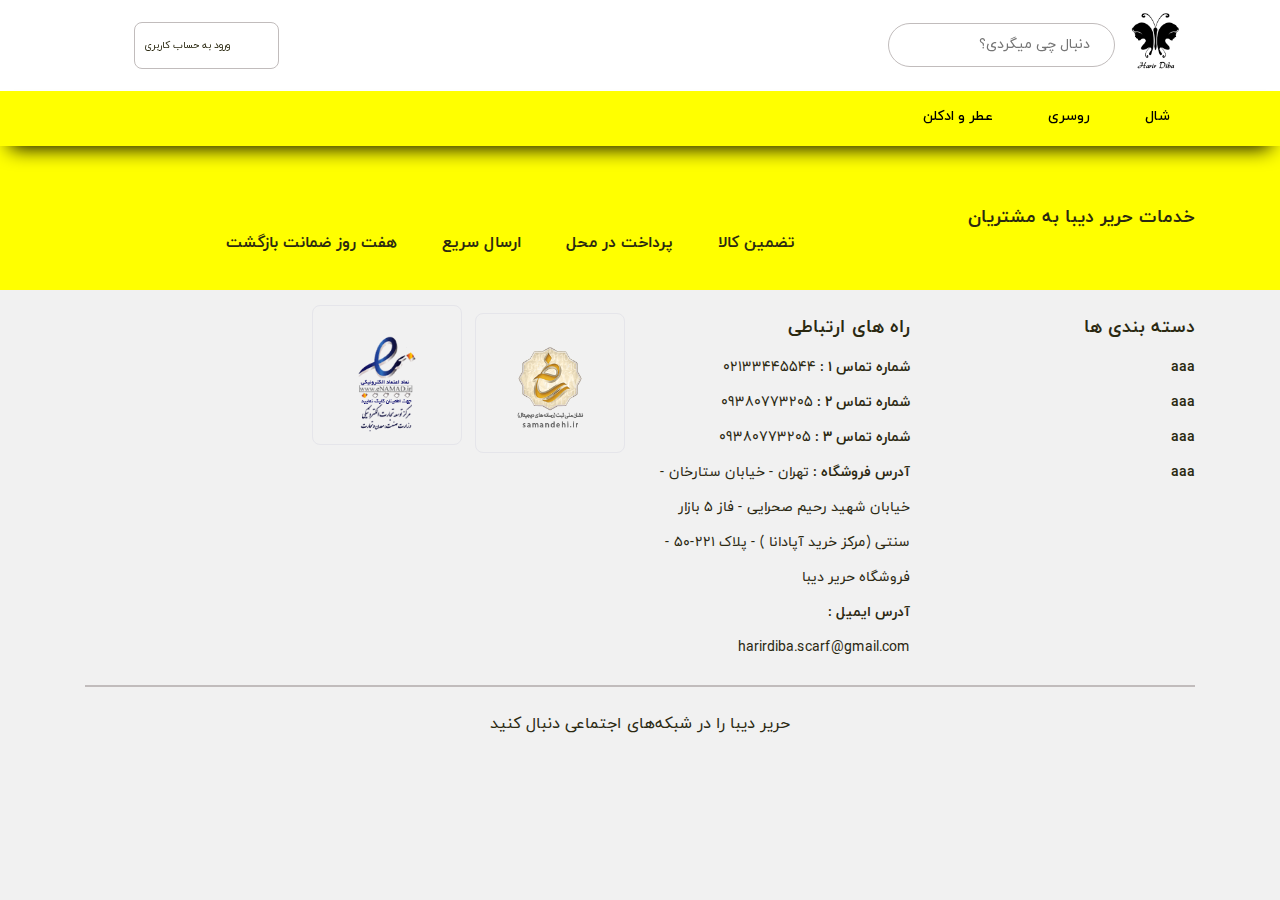
==== single.html @ 0061656c "2 push" ====
<!DOCTYPE html>
<html lang="en" id="desktop">

<head>
    <meta http-equiv="Content-Type" content="text/html; charset=utf-8"/>
    <title>Harir Diba</title>
    <meta name="description" content="HarirDiba."/>
    <meta name="keywords" content="HarirDiba"/>
    <meta name="viewport" content="width=device-width, initial-scale=1">
    <link href="css/all-5.9.css" rel="stylesheet">
    <link rel="stylesheet" href="css/icomoon.css">
    <link rel="stylesheet" href="css/material-components-web.min.css">
    <link rel="stylesheet" href="css/bootstrap-grid.css"/>
    <link rel="stylesheet" type="text/css" href="css/slick.css"/>
    <link rel="stylesheet" type="text/css" href="css/slick-theme.css"/>
    <link href="css/style.css" rel="stylesheet"/>


</head>

<body>

<header id="header">
    <div class="main-header">
        <div class="main-menu">
            <div class="container">
                <div class="row">
                    <div class="col-lg-6">
                        <a class="logo" href="#">
                            <div class="img">
                                <img src="img/logo-black3.png"/>
                            </div>
                        </a>
                        <input class="search" type="text" placeholder="دنبال چی میگردی؟">
                        <div class="clear-fix"></div>
                    </div>
                    <div class="col-lg-6">
                        <div class="head-left">
                            <div class="basket-shoping left">
                                <i class="fas fa-shopping-cart"></i>
                            </div>
                            <div class="sub_user left">
                                <i class="fas fa-user margin-left-15"></i>
                                <span>ورود به حساب کاربری</span>
                            </div>
                            <div class="clear-fix"></div>
                        </div>
                    </div>
                </div>
            </div>
            <div class="menu">
                <div class="container">
                    <ul>
                        <li>
                            <a href="#">شال
                                <ul>
                                    <li><a> شال 1</a></li>
                                    <li><a> شال 2</a></li>
                                </ul>
                            </a>
                        </li>
                        <li>
                            <a href="#">روسری
                                <ul>
                                    <li><a> روسری 1</a></li>
                                    <li><a> روسری 2</a></li>
                                </ul>
                            </a>
                        </li>
                        <li>
                            <a href="#">عطر و ادکلن
                                <ul>
                                    <li><a> عطر و ادکلن 1</a></li>
                                    <li><a> عطر و ادکلن 2</a></li>
                                </ul>
                            </a>
                        </li>
                    </ul>
                </div>
            </div>
        </div>

        <div class="mobile-menu">
            <div class="container">
                <div class="row">
                    <div class="col-lg-12">
                        <i class="fas fa-bars right"></i>
                        <i class="fas fa-user margin-left-15 left"></i>
                        <a class="logo center" href="#">
                            <div class="img">
                                <img src="img/logo-black3.png"/>
                            </div>
                        </a>
                        <div class="clear-fix"></div>
                    </div>
                </div>
            </div>
            <div class="menu">
                <div class="container">
                    <input class="search right" type="text" placeholder="دنبال چی میگردی؟">
                    <i class="fas fa-shopping-cart left"></i>
                    <div class="clear-fix"></div>
                </div>
            </div>
        </div>
    </div>
</header>

<main>
    <div class="container">
        <div class="row">
            <div class="col-lg-12">

            </div>
        </div>
    </div>
</main>

<footer>
    <div class="bg-yellow">
        <div class="container">
            <div class="row">
                <div class="col-lg-4 col-md-12">
                    <h3>خدمات حریر دیبا به مشتریان</h3>
                </div>
                <div class="col-lg-8 col-md-12">
                    <ul class="services">
                        <li>
                            <i class="fas fa-certificate"></i>
                            تضمین کالا
                        </li>
                        <li>
                            <i class="fa fa-credit-card" aria-hidden="true"></i>
                            پرداخت در محل
                        </li>
                        <li>
                            <i class="fa fa-shipping-fast"></i>
                            ارسال سریع
                        </li>
                        <li>
                            <i class="fas fa-shipping-timed"></i>
                            هفت روز ضمانت بازگشت
                        </li>
                    </ul>
                </div>
            </div>
        </div>
    </div>
    <div class="container margin-top-15 margin-bottom-15">
        <div class="row">
            <div class="col-lg-3 footer-menu">
                <h3>دسته بندی ها</h3>
                <ul>
                    <li>
                        <a href="#">aaa</a>
                    </li>
                    <li>
                        <a href="#">aaa</a>
                    </li>
                    <li>
                        <a href="#">aaa</a>
                    </li>
                    <li>
                        <a href="#">aaa</a>
                    </li>
                </ul>
            </div>
            <div class="col-lg-3 footer-contact-us">
                <h3>راه های ارتباطی </h3>
                <ul>
                    <li> شماره تماس ۱ :
                        <span>02133445544</span>
                    </li>
                    <li> شماره تماس ۲ :
                        <span>09380773205</span>
                    </li>
                    <li> شماره تماس ۳ :
                        <span>09380773205</span>
                    </li>
                    <li> آدرس فروشگاه :
                        <span>تهران - خیابان ستارخان - خیابان شهید رحیم صحرایی - فاز ۵ بازار سنتی (مرکز خرید آپادانا ) - پلاک ۲۲۱-۵۰ - فروشگاه حریر دیبا</span>
                    </li>
                    <li> آدرس ایمیل :
                        <span>harirdiba.scarf@gmail.com</span>
                    </li>
                </ul>
            </div>
            <div class="col-lg-6">
                <ul class="neshan">
                    <li>
                        <div class="img">
                            <img src="img/logo-namad.png"/>
                        </div>
                    </li>
                    <li>
                        <div class="img">
                            <img src="img/logo-namad2.png"/>
                        </div>
                    </li>
                </ul>
            </div>
        </div>
        <div class="divider"></div>
        <div class="social">
            <div class="row justify-content-center center">
                <div class="col-lg-12">
                    <span>حریر دیبا را در شبکه‌های اجتماعی دنبال کنید</span>
                    <ul>
                        <li>
                            <a href=""><i class="fab fa-instagram" aria-hidden="true"></i></a>
                        </li>
                        <li>
                            <a href=""><i class="fab fa-telegram" aria-hidden="true"></i></a>
                        </li>
                    </ul>
                </div>
            </div>
        </div>
    </div>
</footer>

<script src="js/jquery.min.js"></script>
<script src="js/main.js"></script>
<script type="text/javascript" src="js/jquery-1.11.0.min.js"></script>
<script type="text/javascript" src="js/jquery-migrate-1.2.1.min.js"></script>
<script type="text/javascript" src="js/slick.min.js"></script>

</body>

</html>
---- css/icomoon.css ----
@font-face {
  font-family: 'icomoon';
  src:  url('../fonts/icomoon.eot?j36hbl');
  src:  url('../fonts/icomoon.eot?j36hbl#iefix') format('embedded-opentype'),
  url('../fonts/icomoon.ttf?j36hbl') format('truetype'),
  url('../fonts/icomoon.woff?j36hbl') format('woff'),
  url('../fonts/icomoon.svg?j36hbl#icomoon') format('svg');
  font-weight: normal;
  font-style: normal;
  font-display: block;
}

[class^="icon-"], [class*=" icon-"] {
  /* use !important to prevent issues with browser extensions that change fonts */
  font-family: 'icomoon' !important;
  speak: none;
  font-style: normal;
  font-weight: normal;
  font-variant: normal;
  text-transform: none;
  line-height: 1;

  /* Better Font Rendering =========== */
  -webkit-font-smoothing: antialiased;
  -moz-osx-font-smoothing: grayscale;
}

.icon-google-play:before {
  content: "\e900";
}
.icon-instagram:before {
  content: "\e901";
}
.icon-left-arrow:before {
  content: "\e902";
}
.icon-linkdin:before {
  content: "\e903";
}
.icon-long-left-arrow:before {
  content: "\e904";
}
.icon-menu:before {
  content: "\e905";
}
.icon-right-arrow:before {
  content: "\e906";
}
.icon-telegram:before {
  content: "\e907";
}
.icon-color:before {
  content: "\e908";
}
.icon-corp:before {
  content: "\e909";
}
.icon-design:before {
  content: "\e90a";
}
.icon-develop:before {
  content: "\e90b";
}
.icon-external-link:before {
  content: "\e90c";
}
.icon-facebook:before {
  content: "\e90d";
}
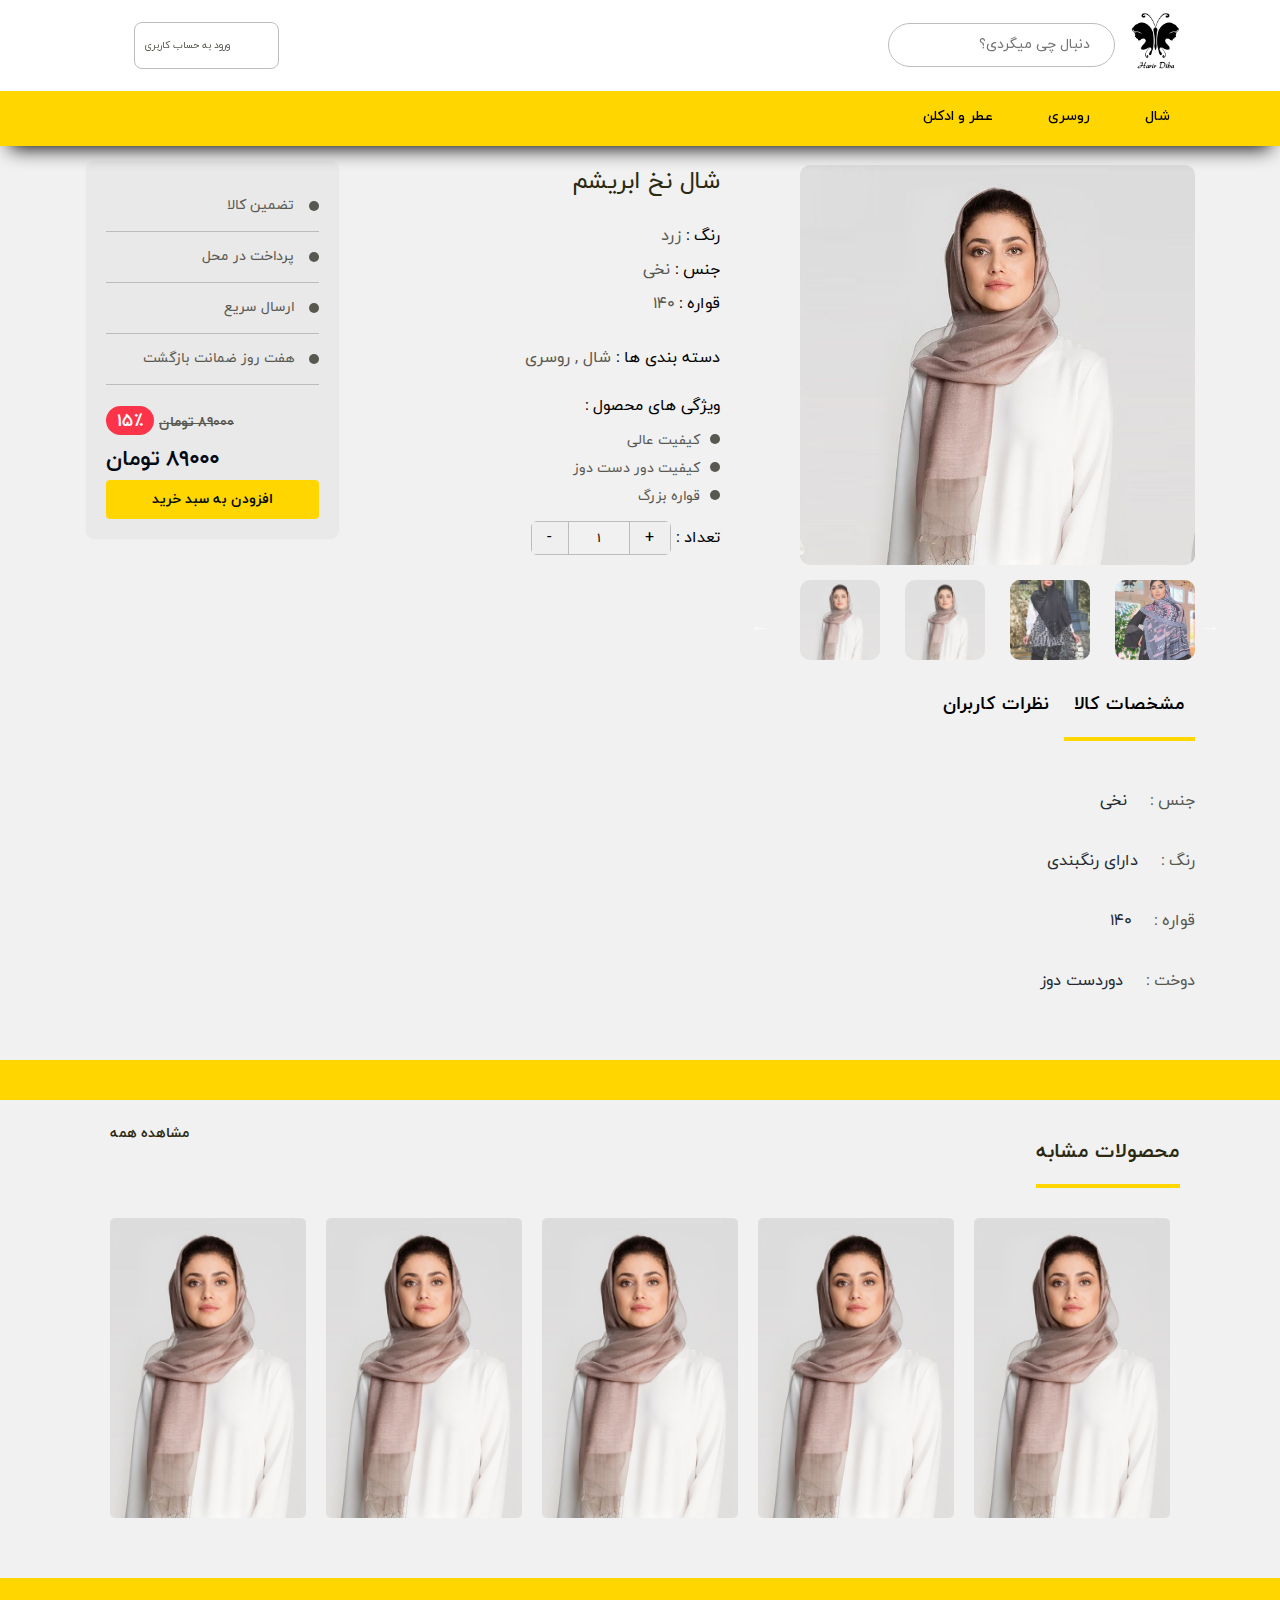
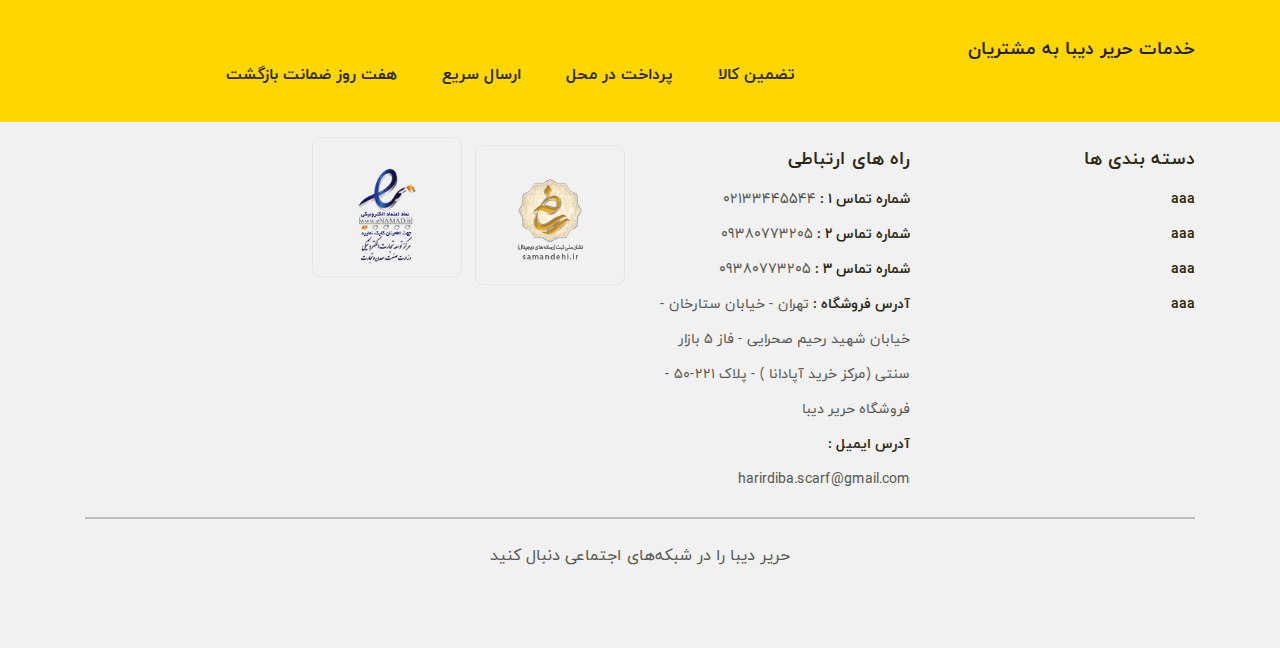
==== commit deddf875: "html" ====
--- a/single.html
+++ b/single.html
@@ -106,13 +106,233 @@
     </div>
 </header>
 
-<main>
+<main class="main-single">
     <div class="container">
+        <div class="row ">
+            <div class="col-lg-5 margin-bottom-20 margin-top-20">
+                <div class="gallery">
+                    <div class="first-img margin-bottom-15">
+                        <img src="img/slider1.jpg">
+                    </div>
+                    <ul class="gallery-slide">
+                        <li>
+                            <div class="img">
+                                <img src="img/slider1.jpg">
+                            </div>
+                        </li>
+                        <li>
+                            <div class="img">
+                                <img src="img/6.jpg">
+                            </div>
+                        </li>
+                        <li>
+                            <div class="img">
+                                <img src="img/1.jpg">
+                            </div>
+                        </li>
+                        <li>
+                            <div class="img">
+                                <img src="img/4.jpg">
+                            </div>
+                        </li>
+                        <li>
+                            <div class="img">
+                                <img src="img/2.jpg">
+                            </div>
+                        </li>
+                        <li>
+                            <div class="img">
+                                <img src="img/3.jpg">
+                            </div>
+                        </li>
+                        <li>
+                            <div class="img">
+                                <img src="img/slider1.jpg">
+                            </div>
+                        </li>
+                    </ul>
+                </div>
+            </div>
+            <div class="col-lg-4 margin-bottom-20 margin-top-20">
+                <h2>شال نخ ابریشم</h2>
+                <div class="desc">
+                    <div>رنگ :<span> زرد </span></div>
+                    <div>جنس :<span> نخی </span></div>
+                    <div>قواره :<span> ۱۴۰ </span></div>
+                </div>
+                <div class="category">
+                    <strong>دسته بندی ها : </strong>
+                    <span>شال , </span>
+                    <span>روسری</span>
+                </div>
+                <div class="attribute">
+                    <strong>ویژگی های محصول : </strong>
+                    <ul>
+                        <li>کیفیت عالی</li>
+                        <li>کیفیت دور دست دوز</li>
+                        <li>قواره بزرگ</li>
+                    </ul>
+                </div>
+                <div class="count">
+                    <strong>تعداد : </strong>
+                    <div class="counter-box">
+                        <button class="plus">+</button>
+                        <input type="text" class="number-product" value="1">
+                        <button class="minus">-</button>
+                    </div>
+
+                </div>
+            </div>
+            <div class="col-lg-3 margin-top-15 margin-bottom-15">
+                <div class="gray-box">
+                    <ul>
+                        <li><span>تضمین کالا</span></li>
+                        <li><span>پرداخت در محل</span></li>
+                        <li><span>ارسال سریع</span></li>
+                        <li><span>هفت روز ضمانت بازگشت</span></li>
+                    </ul>
+                    <div class="price">
+
+                    </div>
+                    <div class="off-price"><h4>۸۹۰۰۰ تومان</h4> <span> ۱۵٪ </span></div>
+                    <div class="product-price">۸۹۰۰۰ تومان</div>
+                    <button class="btn-yellow">افزودن به سبد خرید</button>
+                </div>
+            </div>
+        </div>
         <div class="row">
             <div class="col-lg-12">
-
-            </div>
-        </div>
+                <ul class="tabs">
+                    <li>
+                        <a rel="#tabcontent1" data-target="all" class="tab active">مشخصات کالا</a>
+                    </li>
+                    <li>
+                        <a rel="#tabcontent2" data-target="all" class="tab">نظرات کاربران</a>
+                    </li>
+                </ul>
+                <div class="tab_content_container">
+                    <div class="tab_content tab_content_active" id="tabcontent1">
+                        <ul>
+                            <li>
+                                <div class="p-info-title">
+                                    <span>جنس : </span>
+                                </div>
+                                <div class="p-info-value">
+                                    <span>نخی</span>
+                                </div>
+                            </li>
+                            <li>
+                                <div class="p-info-title">
+                                    <span>رنگ : </span>
+                                </div>
+                                <div class="p-info-value">
+                                    <span>دارای رنگبندی</span>
+                                </div>
+                            </li>
+                            <li>
+                                <div class="p-info-title">
+                                    <span>قواره : </span>
+                                </div>
+                                <div class="p-info-value">
+                                    <span>۱۴۰</span>
+                                </div>
+                            </li>
+                            <li>
+                                <div class="p-info-title">
+                                    <span>دوخت : </span>
+                                </div>
+                                <div class="p-info-value">
+                                    <span>دوردست دوز</span>
+                                </div>
+                            </li>
+                        </ul>
+                    </div>
+                    <div class="tab_content " id="tabcontent2">
+                        2222
+                    </div>
+                </div>
+            </div>
+        </div>
+    </div>
+
+    <div class="bg-yellow"></div>
+    <div class="container">
+        <section class="margin-bottom-20">
+            <div class="container">
+                <div class="product margin-top-15">
+                    <div class="sec-head">
+                        <div class="title">
+                            <h2>محصولات مشابه</h2>
+                        </div>
+                        <div class="more">
+                            <a href="">مشاهده همه</a>
+                        </div>
+                        <div class="clear-fix"></div>
+                    </div>
+                    <div class="row margin-bottom-20">
+                        <div class="col-lg-12">
+                            <div class="category-slide">
+                                <div class="card">
+                                    <a href="#">
+                                        <div class="img">
+                                            <img src="img/slider1.jpg">
+                                        </div>
+                                        <div class="caption">
+                                            <h2>روسری پلیسه حاشیه دار</h2>
+                                            <h3> 350000 تومان </h3>
+                                        </div>
+                                    </a>
+                                </div>
+                                <div class="card">
+                                    <a href="#">
+                                        <div class="img">
+                                            <img src="img/slider1.jpg">
+                                        </div>
+                                        <div class="caption">
+                                            <h2>روسری پلیسه حاشیه دار</h2>
+                                            <h3> 350000 تومان </h3>
+                                        </div>
+                                    </a>
+                                </div>
+                                <div class="card">
+                                    <a href="#">
+                                        <div class="img">
+                                            <img src="img/slider1.jpg">
+                                        </div>
+                                        <div class="caption">
+                                            <h2>روسری پلیسه حاشیه دار</h2>
+                                            <h3> 350000 تومان </h3>
+                                        </div>
+                                    </a>
+                                </div>
+                                <div class="card">
+                                    <a href="#">
+                                        <div class="img">
+                                            <img src="img/slider1.jpg">
+                                        </div>
+                                        <div class="caption">
+                                            <h2>روسری پلیسه حاشیه دار</h2>
+                                            <h3> 350000 تومان </h3>
+                                        </div>
+                                    </a>
+                                </div>
+                                <div class="card">
+                                    <a href="#">
+                                        <div class="img">
+                                            <img src="img/slider1.jpg">
+                                        </div>
+                                        <div class="caption">
+                                            <h2>روسری پلیسه حاشیه دار</h2>
+                                            <h3> 350000 تومان </h3>
+                                        </div>
+                                    </a>
+                                </div>
+                            </div>
+                        </div>
+                    </div>
+                </div>
+            </div>
+        </section>
     </div>
 </main>
 
--- a/css/style.css
+++ b/css/style.css
@@ -87,7 +87,7 @@
 }
 
 /*colors*/
-/*    #ffff00   */
+/*    #ffd600   */
 /*    #ffff52   */
 /*    #ffff7a   */
 /*    #ffff9e   */
@@ -141,12 +141,15 @@
 .center {
     text-align: center;
 }
+
 .right {
     float: right;
 }
+
 .left {
     float: left;
 }
+
 .clear-fix {
     clear: both;
 }
@@ -166,14 +169,37 @@
 .margin-bottom-15 {
     margin-bottom: 15px;
 }
+
 .margin-left-15 {
     margin-left: 15px;
 }
+
 .margin-right-15 {
     margin-left: 15px;
 }
+
+.margin-top-20 {
+    margin-top: 20px;
+}
+
 .margin-bottom-20 {
     margin-bottom: 20px;
+}
+
+.margin-left-20 {
+    margin-left: 20px;
+}
+
+.margin-right-20 {
+    margin-left: 20px;
+}
+
+.padding-top-20 {
+    padding-top: 20px;
+}
+
+.padding-bottom-20 {
+    padding-bottom: 20px;
 }
 
 /*--header--*/
@@ -184,9 +210,11 @@
 .main-menu {
     display: block;
 }
+
 .mobile-menu {
     display: none;
 }
+
 .transparent-back {
     display: none;
 }
@@ -229,11 +257,13 @@
     border-bottom: 1px solid #c1bcbc;
     border-radius: 0;
 }
+
 .head-left .fa-shopping-cart {
     font-size: 24px;
     margin: 33px 10px;
     cursor: pointer;
 }
+
 .head-left .sub_user {
     border-radius: 8px;
     border: 1px solid #c1bcbc;
@@ -241,27 +271,31 @@
     padding: 5px 10px;
     cursor: pointer;
 }
-.head-left .sub_user .fa-user{
+
+.head-left .sub_user .fa-user {
     font-size: 24px;
     position: relative;
     top: 5px;
 }
+
 .head-left .sub_user span {
     font-size: 10px;
 
 }
+
 .head-left .sub_user:hover {
-    background-color: #ffff00;
-    border-color: #ffff00;
-}
+    background-color: #ffd600;
+    border-color: #ffd600;
+}
+
 .menu {
-    background-color: #ffff00;
+    background-color: #ffd600;
     display: inline-block;
     width: 100%;
     height: 55px;
-    box-shadow:  0 12px 20px -10px #000;
-    -moz-box-shadow:  0 12px 20px -10px #000;
-    -o-box-shadow:  0 12px 20px -10px #000;
+    box-shadow: 0 12px 20px -10px #000;
+    -moz-box-shadow: 0 12px 20px -10px #000;
+    -o-box-shadow: 0 12px 20px -10px #000;
     -webkit-box-shadow: 0 12px 20px -10px #000;
 }
 
@@ -338,28 +372,29 @@
     background-color: #ffffdf;
     border-radius: 6px;
 }
+
 .mobile-menu i {
     font-size: 30px;
     margin: 28px 0;
 }
+
 .mobile-menu .logo {
     float: none;
 }
+
 .mobile-menu .fa-shopping-cart {
     font-size: 24px;
     margin: 15px 0;
 }
+
 .mobile-menu .search {
     margin: 6px 0;
     color: black;
 }
-    /*--end-header--*/
+
+/*--end-header--*/
 
 /*main*/
-/*.slider-section .slider .main-slider .slick-prev:before,*/
-/*.slider-section .slider .main-slider .slick-next:before {*/
-/*    display: none;*/
-/*}*/
 .slider-section .slider .main-slider .slick-prev {
 
     left: 15px;
@@ -443,24 +478,24 @@
 }
 
 .sec-head .more:hover {
-    border-bottom: 2px solid #ffff00;
-    border-top: 2px solid #ffff00;
-}
-
-.category-slide .card {
+    border-bottom: 2px solid #ffd600;
+    border-top: 2px solid #ffd600;
+}
+
+.card {
     margin: 10px;
     border-radius: 5px;
     display: inline-block;
     position: relative;
 }
 
-.category-slide .card .img {
+.card .img {
     width: 100%;
     height: 300px;
     border-radius: 5px;
 }
 
-.category-slide .card .img img {
+.card .img img {
     display: block;
     width: 100%;
     height: 100%;
@@ -472,7 +507,7 @@
     overflow: hidden;
 }
 
-.category-slide .card .caption {
+.card .caption {
     position: absolute;
     bottom: 0px;
     right: 0;
@@ -490,14 +525,14 @@
     padding: 10px 15px;
 }
 
-.category-slide .card .caption h2 {
+.card .caption h2 {
     font-size: 16px;
     color: #000000;
     font-weight: bold;
     line-height: 34px;
 }
 
-.category-slide .card .caption h3 {
+.card .caption h3 {
     font-size: 14px;
     color: #1b803d;
     font-weight: bold;
@@ -505,50 +540,15 @@
     text-align: left;
 }
 
-.category-slide .card:hover .caption {
+.card:hover .caption {
     margin-bottom: 0;
 }
 
-.category-slide .card:hover img {
+.card:hover img {
     webkit-filter: blur(1px);
     filter: blur(1px);
 }
 
-/*.category-slide .slick-next {*/
-/*    right: -50px;*/
-/*    border-radius: 50%;*/
-/*    background-color: white;*/
-/*    box-shadow: 0 0 20px -5px #000;*/
-/*    -moz-box-shadow: 0 0 20px -5px #000;*/
-/*    -o-box-shadow: 0 0 20px -5px #000;*/
-/*    -webkit-box-shadow: 0 0 20px -5px #000;*/
-/*    width: 40px;*/
-/*    height: 40px;*/
-/*}*/
-/*.category-slide .slick-next:before {*/
-/*    content: '\e902';*/
-/*    top: 0;*/
-/*    right: 0;*/
-/*    position: absolute;*/
-/*    color: black;*/
-/*}*/
-/*.category-slide .slick-prev {*/
-/*    left: -50px;*/
-/*    border-radius: 50%;*/
-/*    background-color: white;*/
-/*    box-shadow: 0 0 20px -5px #000;*/
-/*    -moz-box-shadow: 0 0 20px -5px #000;*/
-/*    -o-box-shadow: 0 0 20px -5px #000;*/
-/*    -webkit-box-shadow: 0 0 20px -5px #000;*/
-/*    width: 40px;*/
-/*    height: 40px;*/
-/*}*/
-/*.category-slide .slick-prev:before {*/
-/*    content: 'f0da';*/
-/*    top: 0;*/
-/*    left: 0;*/
-/*    position: absolute;*/
-/*}*/
 .banner {
     width: 100%;
     height: 450px;
@@ -568,15 +568,452 @@
     margin-bottom: 50px;
 }
 
+.first-img {
+    width: 100%;
+    max-width: 395px;
+    height: 400px;
+}
+
+.first-img img {
+    width: 100%;
+    height: 100%;
+    object-fit: cover;
+    -o-object-fit: cover;
+    object-position: center;
+    -o-object-position: center;
+    border-radius: 10px;
+}
+
+.gallery ul {
+    width: 420px;
+}
+
+.gallery ul li {
+    display: inline-block;
+    margin-bottom: 10px;
+    cursor: pointer;
+}
+
+.gallery ul li .img {
+    width: 80px;
+    height: 80px;
+}
+
+.gallery ul li .img img.active {
+    opacity: 100%;
+    border: 1px solid gray;
+}
+
+.gallery ul li .img img {
+    width: 100%;
+    height: 100%;
+    object-fit: cover;
+    -o-object-fit: cover;
+    object-position: center;
+    -o-object-position: center;
+    opacity: 80%;
+    border-radius: 10px;
+}
+
+span {
+    color: #585851
+}
+
+.desc, .category {
+    margin: 20px 0;
+}
+
+.attribute ul {
+    margin: 10px 0;
+}
+
+.attribute ul li {
+    margin-right: 20px;
+    position: relative;
+    line-height: 28px;
+    font-size: 14px;
+    color: #585851;
+}
+
+.attribute ul li:before {
+    content: "";
+    width: 10px;
+    height: 10px;
+    background-color: #585851;
+    position: absolute;
+    right: -20px;
+    top: 7px;
+    line-height: 10px;
+    border-radius: 50%;
+}
+
+.gray-box {
+    border: 1px solid #efefef;
+    border-radius: 10px;
+    background-color: #e9e9e9;
+    padding: 20px;
+}
+
+.btn-yellow {
+    background-color: #ffd600;
+    border-radius: 4px;
+    border-style: none;
+    padding: 10px 30px;
+    cursor: pointer;
+    display: block;
+    margin: 0 auto;
+    width: 100%;
+    text-decoration: none;
+    text-align: center;
+    color: #030a16;
+    font-size: 14px;
+    font-weight: bold;
+}
+
+.btn-gray {
+    background-color: #c1bcbc;
+    border-radius: 4px;
+    border-style: none;
+    padding: 10px 30px;
+    cursor: pointer;
+    display: block;
+    margin: 0 auto;
+    width: 100%;
+    text-decoration: none;
+    text-align: center;
+    color: #030a16;
+    font-size: 14px;
+    font-weight: bold;
+}
+
+.gray-box .price {
+    margin: 20px 5px;
+}
+
+.gray-box .product-price {
+    color: #030a16;
+    font-weight: 700;
+    font-size: 22px;
+    line-height: 41px;
+    text-align: left;
+}
+
+.gray-box .off-price span {
+    padding: 3px .7rem 1px;
+    font-weight: 700;
+    background: #fb3449;
+    border-radius: 1rem;
+    color: #fff;
+    font-size: 1.1rem;
+}
+
+.gray-box .off-price {
+    text-align: left;
+}
+
+.gray-box .off-price h4 {
+    color: #585851;
+    font-weight: 700;
+    font-size: 14px;
+    line-height: 30px;
+    position: relative;
+    display: inline-block;
+}
+
+.gray-box .off-price h4:after {
+    content: "";
+    width: 100%;
+    height: 1px;
+    background-color: #585851;
+    position: absolute;
+    top: 15px;
+    right: 0;
+    left: 0;
+    z-index: 1;
+}
+
+.gray-box ul li {
+    border-bottom: 1px solid #bcbcbc;
+    position: relative;
+}
+
+.gray-box ul li span {
+    line-height: 50px;
+    font-weight: normal;
+    font-size: 14px;
+    margin-right: 25px;
+    overflow: hidden;
+    z-index: 2;
+}
+
+.gray-box ul li:before {
+    content: "";
+    width: 10px;
+    height: 10px;
+    border-radius: 50%;
+    background-color: #585851;
+    position: absolute;
+    right: 0;
+    top: 20px;
+}
+
+.main-single .product {
+    border-bottom: none;
+}
+
+.main-single .bg-yellow {
+    background-color: #ffd600;
+    padding: 20px 0;
+}
+
+.counter-box {
+    border: 1px solid #bcbcbc;
+    border-radius: 6px;
+    display: inline-block;
+}
+
+.counter-box input {
+    border: none;
+    width: 50px;
+    text-align: center;
+    background-color: transparent;
+}
+
+.counter-box button {
+    font-size: 16px;
+    padding: 5px 15px;
+    cursor: pointer;
+    border: none;
+}
+
+.counter-box .plus {
+    border-left: 1px solid #bcbcbc;
+}
+
+.counter-box .minus {
+    border-right: 1px solid #bcbcbc;
+}
+
+.tabs li {
+    display: inline-block;
+}
+
+.tabs li a {
+    width: 100%;
+    font-size: 18px;
+    text-align: right;
+    line-height: 30px;
+    font-weight: bold;
+    text-decoration: none;
+    padding: 20px 10px;
+    cursor: pointer;
+}
+
+.tabs li .tab.active {
+    border-bottom: 4px solid #ffd600;
+}
+
+.tab_content {
+    display: none;
+}
+
+.tab_content.tab_content_active {
+    display: block;
+}
+
+.tab_content_container {
+    margin: 50px 0;
+}
+
+.tab_content ul li {
+    display: block;
+}
+
+.tab_content ul li .p-info-title {
+    display: inline-block;
+
+}
+
+.tab_content ul li .p-info-value {
+    display: inline-block;
+    min-width: 170px;
+    align-items: center;
+    position: relative;
+    letter-spacing: -.3px;
+    padding: 14px 18px 12px;
+}
+
+.tab_content ul li .p-info-value span {
+    color: #232933;
+}
+
+.gray-box .category li:before {
+    content: none;
+}
+
+.gray-box .category li {
+    border: none;
+    list-style-type: none;
+}
+
+.overflow-hidden {
+    overflow: hidden;
+}
+
+/*--pagination--*/
+.pagination {
+    width: 100%;
+    margin: 0 auto;
+    text-align: center;
+    padding-bottom: 10px;
+    padding-top: 10px;
+}
+
+.pagination ul li {
+    display: inline-block;
+}
+
+.pagination ul li a {
+    color: #4f4f4f;
+    background-color: #f6f6f6;
+    text-decoration: none;
+    padding: 5px 15px;
+    border-radius: 4px;
+    margin: 5px;
+}
+
+.pagination ul li a:hover {
+    background-color: #cef1f6;
+    -webkit-transition: all 0.5s ease;
+    -moz-transition: all 0.5s ease;
+    -o-transition: all 0.5s ease;
+    -ms-transition: all 0.5s ease;
+}
+
+.pagination ul li span {
+    color: #0cb8cf;
+    background-color: #CEF1F6;
+    text-decoration: none;
+    display: block;
+    padding: 5px 15px;
+    border-radius: 4px;
+    margin: 5px;
+}
+
+.pagination ul li.dots {
+    background-color: transparent;
+    color: #9e9e9e;
+    font-weight: bold;
+    font-size: 20px;
+}
+
+/*pagination*/
+
+.minWidth {
+    max-width: 200px;
+}
+
+.cart table {
+    width: 100%;
+    text-align: center;
+    margin: 20px 0;
+    border-collapse: collapse;
+}
+
+.cart table tr th {
+    font-weight: bold;
+    font-size: 16px;
+    line-height: 30px;
+}
+
+.cart table tr td {
+    font-weight: normal;
+    font-size: 14px;
+    line-height: 30px;
+}
+
+.cart table tr td, .cart table tr th {
+    border: 1px solid #dddddd;
+    text-align: right;
+    padding: 8px 20px;
+}
+
+.cart table tr:nth-child(even) {
+    background-color: #dddddd;
+}
+
+.title {
+    text-align: center;
+}
+
+.title h2 {
+    font-weight: bold;
+    text-align: center;
+    margin: 20px 0;
+    font-size: 30px;
+    border-bottom: 4px solid #ffd600;
+    padding-bottom: 15px;
+    display: inline-block;
+
+}
+
+.content {
+    text-align: justify;
+    color: #585851;
+    font-size: 18px;
+    line-height: 34px;
+
+}
+
+.modal {
+    position: fixed;
+    background-color: white;
+    border-radius: 8px;
+    padding: 15px 0;
+    left: 30%;
+    right: 30%;
+}
+
+.modal .modal-header .title h2 {
+    margin: 0;
+    font-size: 25px;
+}
+.modal .modal-content p {
+    font-size: 14px;
+    line-height: 19px;
+    font-weight: normal;
+    color: #0b0b0b;
+    margin-bottom: 25px;
+}
+
+.modal .modal-footer p {
+    font-size: 12px;
+    line-height: 19px;
+    color: #0b0b0b;
+    font-weight: normal;
+    text-align: center;
+    display: block;
+}
+
+.modal .modal-footer p a {
+    font-weight: bold;
+    border-bottom: 1px solid #ffd600;
+    text-decoration: none;
+    color: #0b0b0b;
+    cursor: pointer;
+}
+
+/*end-main*/
+
 /*footer*/
 .bg-yellow {
-    background-color: #ffff00;
+    background-color: #ffd600;
     padding: 30px 0;
 }
 
 .bg-yellow h3 {
     font-size: 18px;
-    color: #2b2911;
+    color: #1f1e0b;
     font-weight: bold;
     line-height: 34px;
     text-align: right;
@@ -593,11 +1030,13 @@
     display: inline-block;
     padding: 0 20px;
 }
+
 .bg-yellow .services li i {
     display: block;
     font-size: 30px;
     margin-bottom: 20px;
 }
+
 .footer-contact-us h3,
 .footer-menu h3 {
     font-size: 18px;
@@ -661,10 +1100,13 @@
 
 .social ul li a i {
     font-size: 28px;
+    position: relative;
+    top: 5px;
 }
 
 /*/footer*/
-/*end-main*/
+
+
 @media (max-width: 1170px) {
 
 }
@@ -673,30 +1115,38 @@
     .main-menu {
         display: none;
     }
+
     .mobile-menu {
         display: block;
     }
+
     .head-left i {
         font-size: 24px;
     }
+
     .menu ul {
         display: none;
     }
+
     .bg-yellow h3 {
         text-align: center;
     }
+
     .bg-yellow .services {
         text-align: center;
     }
+
     .bg-yellow .services li {
         font-size: 10px;
         margin: 0 10px;
         padding: 0 18px;
     }
+
     .logo {
         display: unset;
         float: none;
     }
+
     .logo .img {
         margin: 0 auto;
         display: block;
